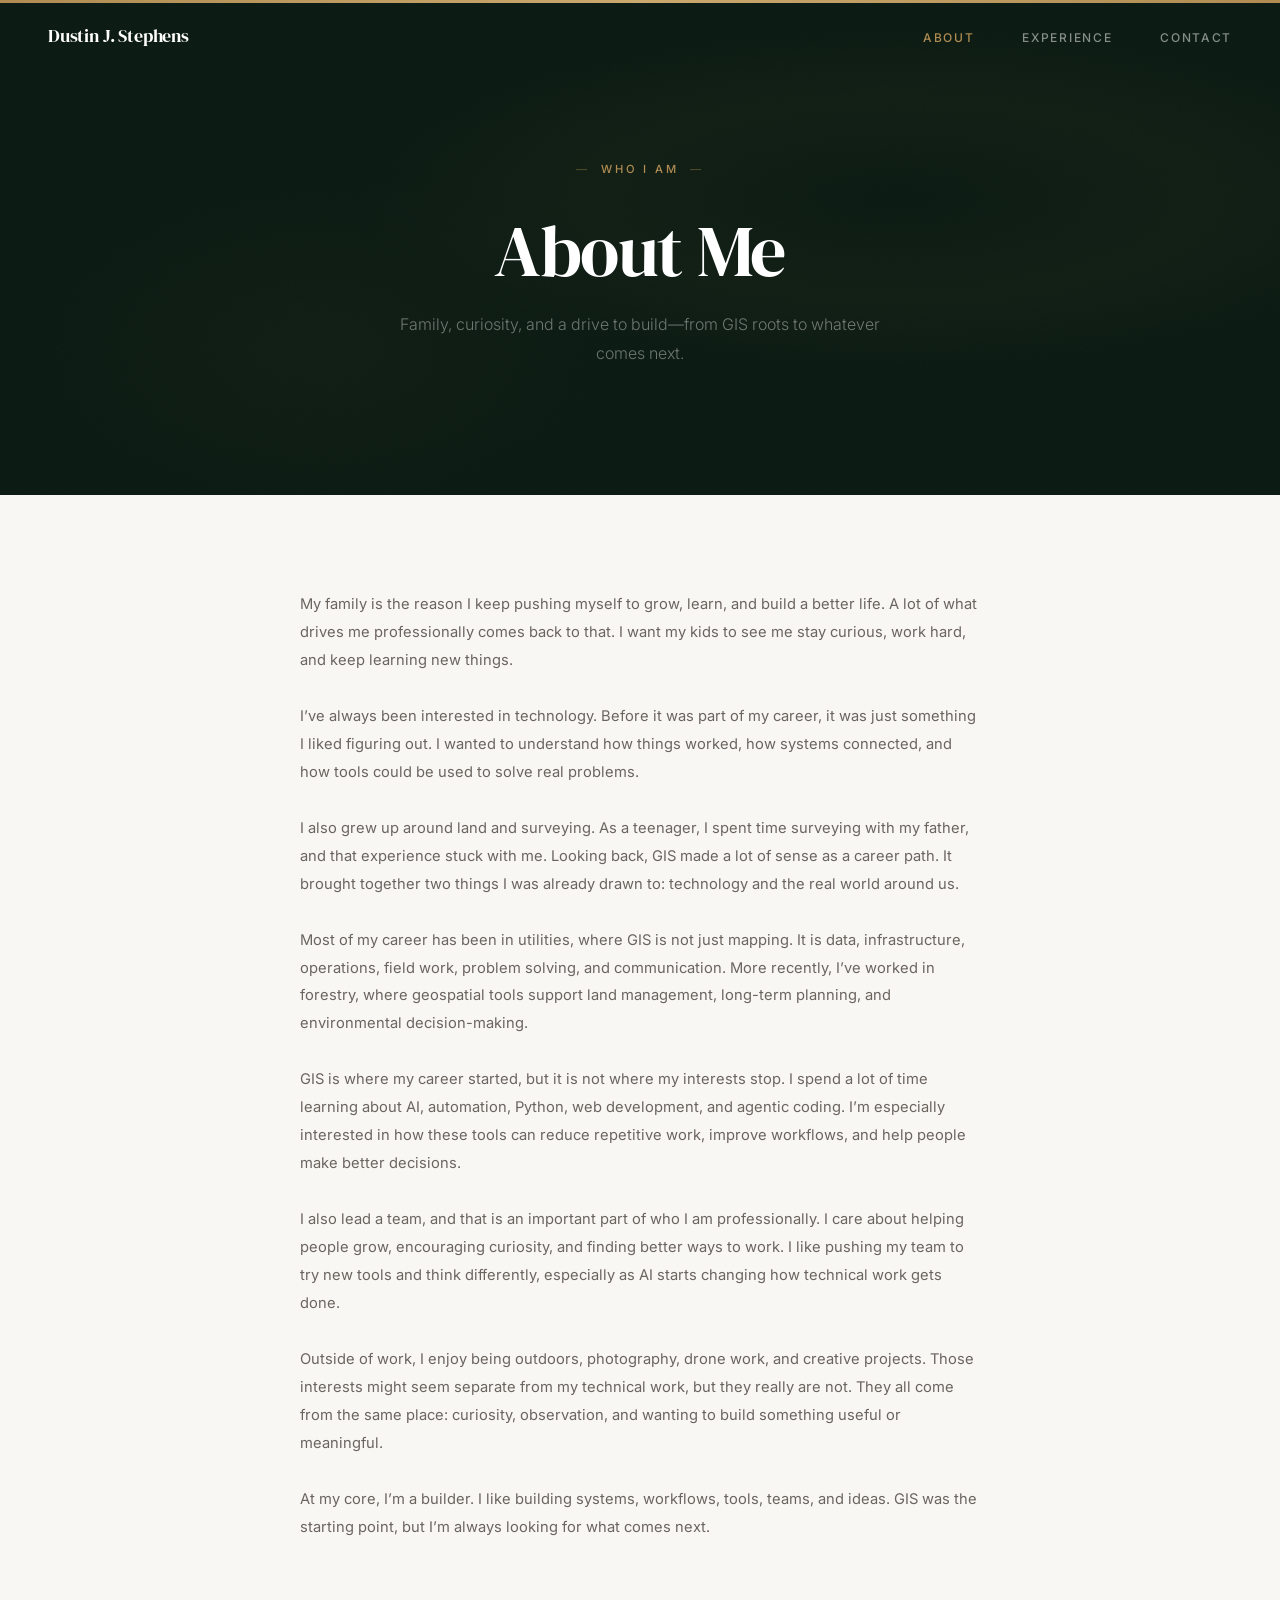
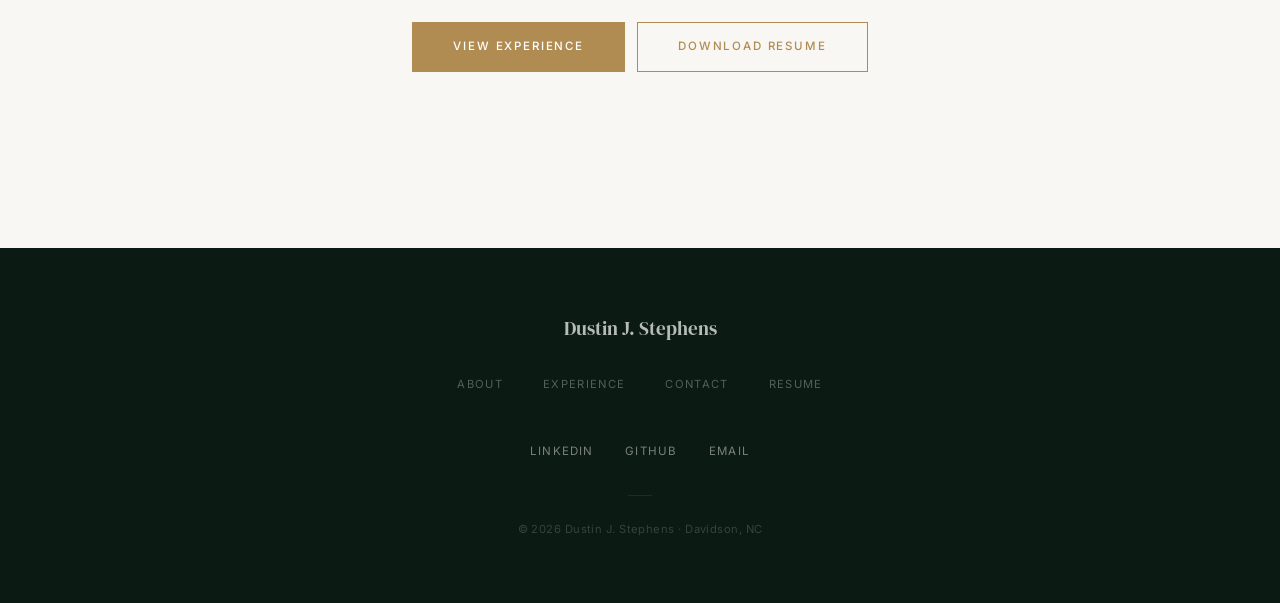
==== about.html @ c72c9bcc "Launch recruiter-ready portfolio site with resume sync. Add About page, align experience and skills " ====
<!DOCTYPE html>
<html lang="en">
<head>
  <meta charset="UTF-8" />
  <meta name="viewport" content="width=device-width, initial-scale=1.0" />
  <meta name="description" content="About Dustin J. Stephens — GIS leader, team builder, and lifelong learner in geospatial technology and AI." />
  <meta property="og:title" content="About Me | Dustin J. Stephens" />
  <meta property="og:description" content="Family, curiosity, and a drive to build — from GIS roots to AI-enabled workflows." />
  <meta property="og:type" content="website" />
  <title>About Me | Dustin J. Stephens</title>
  <link rel="stylesheet" href="style.css" />
</head>
<body>

  <nav>
    <div class="nav-inner">
      <a href="index.html" class="nav-brand">Dustin J. Stephens</a>
      <button class="nav-toggle" aria-label="Menu">
        <span></span><span></span><span></span>
      </button>
      <ul class="nav-links">
        <li><a href="about.html" class="active">About</a></li>
        <li><a href="experience.html">Experience</a></li>
        <li><a href="contact.html">Contact</a></li>
      </ul>
    </div>
  </nav>

  <!-- HERO -->
  <section class="hero hero-short">
    <div class="hero-content">
      <p class="hero-tagline">Who I Am</p>
      <h1>About Me</h1>
      <p class="hero-sub">
        Family, curiosity, and a drive to build&mdash;from GIS roots to whatever comes next.
      </p>
    </div>
  </section>

  <!-- ABOUT -->
  <div class="container">
    <div class="section">
      <div class="about-body reveal">
        <p>
          My family is the reason I keep pushing myself to grow, learn, and build a better life. A lot of what drives me professionally comes back to that. I want my kids to see me stay curious, work hard, and keep learning new things.
        </p>
        <p>
          I&rsquo;ve always been interested in technology. Before it was part of my career, it was just something I liked figuring out. I wanted to understand how things worked, how systems connected, and how tools could be used to solve real problems.
        </p>
        <p>
          I also grew up around land and surveying. As a teenager, I spent time surveying with my father, and that experience stuck with me. Looking back, GIS made a lot of sense as a career path. It brought together two things I was already drawn to: technology and the real world around us.
        </p>
        <p>
          Most of my career has been in utilities, where GIS is not just mapping. It is data, infrastructure, operations, field work, problem solving, and communication. More recently, I&rsquo;ve worked in forestry, where geospatial tools support land management, long-term planning, and environmental decision-making.
        </p>
        <p>
          GIS is where my career started, but it is not where my interests stop. I spend a lot of time learning about AI, automation, Python, web development, and agentic coding. I&rsquo;m especially interested in how these tools can reduce repetitive work, improve workflows, and help people make better decisions.
        </p>
        <p>
          I also lead a team, and that is an important part of who I am professionally. I care about helping people grow, encouraging curiosity, and finding better ways to work. I like pushing my team to try new tools and think differently, especially as AI starts changing how technical work gets done.
        </p>
        <p>
          Outside of work, I enjoy being outdoors, photography, drone work, and creative projects. Those interests might seem separate from my technical work, but they really are not. They all come from the same place: curiosity, observation, and wanting to build something useful or meaningful.
        </p>
        <p>
          At my core, I&rsquo;m a builder. I like building systems, workflows, tools, teams, and ideas. GIS was the starting point, but I&rsquo;m always looking for what comes next.
        </p>
      </div>
      <div class="cta reveal">
        <div class="cta-buttons">
          <a href="experience.html" class="btn">View Experience</a>
          <a href="Dustin_J_Stephens_Resume.pdf" class="btn btn-on-light" download>Download Resume</a>
        </div>
      </div>
    </div>
  </div>

  <footer>
    <div class="footer-inner">
      <p class="footer-brand">Dustin J. Stephens</p>
      <ul class="footer-links">
        <li><a href="about.html">About</a></li>
        <li><a href="experience.html">Experience</a></li>
        <li><a href="contact.html">Contact</a></li>
        <li><a href="Dustin_J_Stephens_Resume.pdf" download>Resume</a></li>
      </ul>
      <ul class="footer-social">
        <li><a href="https://www.linkedin.com/in/dustin-stephens-61520ba0" target="_blank" rel="noopener noreferrer">LinkedIn</a></li>
        <li><a href="https://github.com/GISDusty" target="_blank" rel="noopener noreferrer">GitHub</a></li>
        <li><a href="mailto:djstephens6618@gmail.com">Email</a></li>
      </ul>
      <hr class="footer-rule" />
      <p class="footer-copy">&copy; 2026 Dustin J. Stephens &middot; Davidson, NC</p>
    </div>
  </footer>

  <script src="main.js"></script>
</body>
</html>
---- style.css ----
@import url('https://fonts.googleapis.com/css2?family=DM+Serif+Display&family=Inter:wght@300;400;500;600&family=Cormorant+Garamond:ital,wght@0,400;1,400;1,500&display=swap');

*, *::before, *::after { box-sizing: border-box; margin: 0; padding: 0; }

:root {
  --black:    #0B1A12;
  --dark:     #0F2318;
  --graphite: #1C3326;
  --steel:    #6B6560;
  --ash:      #9A9590;
  --stone:    #C4BEB5;
  --linen:    #F0EDE7;
  --cream:    #F9F7F4;
  --white:    #FFFFFF;
  --gold:     #B08C52;
  --gold-hover: #967640;
  --gold-light: #C9A96E;
  --border-light: rgba(0, 0, 0, 0.07);
  --border-dark:  rgba(255, 255, 255, 0.07);
  --heading: 'DM Serif Display', Georgia, serif;
  --body:    'Inter', -apple-system, sans-serif;
  --accent:  'Cormorant Garamond', Georgia, serif;
}

html {
  scroll-behavior: smooth;
  -webkit-font-smoothing: antialiased;
  -moz-osx-font-smoothing: grayscale;
}

body {
  font-family: var(--body);
  background: var(--cream);
  color: #2E2A25;
  line-height: 1.7;
  overflow-x: hidden;
}

/* ━━━━━ ACCENT BAR ━━━━━ */
body::before {
  content: '';
  position: fixed;
  top: 0; left: 0; right: 0;
  height: 3px;
  background: linear-gradient(90deg, var(--gold), var(--gold-light), var(--gold));
  z-index: 10000;
}

/* ━━━━━ REVEAL ━━━━━ */
.reveal {
  opacity: 0;
  transform: translateY(28px);
  transition: opacity 0.9s cubic-bezier(0.16, 1, 0.3, 1),
              transform 0.9s cubic-bezier(0.16, 1, 0.3, 1);
}
.reveal.visible { opacity: 1; transform: none; }
.reveal-d1 { transition-delay: 0.1s; }
.reveal-d2 { transition-delay: 0.2s; }
.reveal-d3 { transition-delay: 0.3s; }
.reveal-d4 { transition-delay: 0.4s; }

/* Hero children fade in on load */
@keyframes heroIn {
  from { opacity: 0; transform: translateY(24px); }
  to   { opacity: 1; transform: none; }
}
@keyframes heroPhotoIn {
  from { opacity: 0; transform: scale(0.95) translateY(16px); }
  to   { opacity: 1; transform: none; }
}
.hero-text > * {
  opacity: 0;
  animation: heroIn 0.9s cubic-bezier(0.16, 1, 0.3, 1) forwards;
}
.hero-text > *:nth-child(1) { animation-delay: 0.2s; }
.hero-text > *:nth-child(2) { animation-delay: 0.35s; }
.hero-text > *:nth-child(3) { animation-delay: 0.5s; }
.hero-text > *:nth-child(4) { animation-delay: 0.65s; }
.hero-media {
  opacity: 0;
  animation: heroPhotoIn 1.1s cubic-bezier(0.16, 1, 0.3, 1) 0.3s forwards;
}
/* Sub-page centered hero keeps old animation */
.hero-short .hero-content > * {
  opacity: 0;
  animation: heroIn 0.8s cubic-bezier(0.16, 1, 0.3, 1) forwards;
}
.hero-short .hero-content > *:nth-child(1) { animation-delay: 0.15s; }
.hero-short .hero-content > *:nth-child(2) { animation-delay: 0.3s; }
.hero-short .hero-content > *:nth-child(3) { animation-delay: 0.45s; }

/* ━━━━━ NAV ━━━━━ */
nav {
  position: fixed;
  top: 3px; left: 0; right: 0;
  z-index: 9000;
  transition: background 0.5s, backdrop-filter 0.5s;
}
nav.scrolled {
  background: rgba(11, 26, 18, 0.92);
  backdrop-filter: blur(24px) saturate(180%);
  -webkit-backdrop-filter: blur(24px) saturate(180%);
}
.nav-inner {
  max-width: 1280px;
  margin: 0 auto;
  padding: 0 3rem;
  display: flex;
  align-items: center;
  justify-content: space-between;
  height: 68px;
}
.nav-brand {
  font-family: var(--heading);
  font-size: 1.1rem;
  color: var(--white);
  text-decoration: none;
  transition: opacity 0.3s;
  letter-spacing: -0.01em;
  white-space: nowrap;
}
.nav-brand:hover { opacity: 0.7; }

.nav-links {
  display: flex;
  gap: 3rem;
  list-style: none;
  align-items: center;
}
.nav-links a {
  color: rgba(255,255,255,0.5);
  text-decoration: none;
  font-size: 0.75rem;
  font-weight: 500;
  letter-spacing: 0.14em;
  text-transform: uppercase;
  transition: color 0.3s;
}
.nav-links a:hover { color: rgba(255,255,255,0.9); }
.nav-links a.active { color: var(--gold); }

/* hamburger */
.nav-toggle {
  display: none;
  background: none;
  border: none;
  cursor: pointer;
  width: 24px; height: 18px;
  position: relative;
  padding: 0;
}
.nav-toggle span {
  display: block; width: 100%; height: 1.5px;
  background: var(--white);
  position: absolute; left: 0;
  transition: transform 0.35s, opacity 0.35s;
}
.nav-toggle span:nth-child(1) { top: 0; }
.nav-toggle span:nth-child(2) { top: 50%; transform: translateY(-50%); }
.nav-toggle span:nth-child(3) { bottom: 0; }
.nav-toggle.open span:nth-child(1) { top: 50%; transform: translateY(-50%) rotate(45deg); }
.nav-toggle.open span:nth-child(2) { opacity: 0; }
.nav-toggle.open span:nth-child(3) { bottom: 50%; transform: translateY(50%) rotate(-45deg); }

@media (max-width: 768px) {
  .nav-inner { padding: 0 1.5rem; }
  .nav-toggle { display: block; }
  .nav-links {
    position: fixed; top: 71px; left: 0; right: 0;
    background: rgba(11,26,18,0.97);
    backdrop-filter: blur(20px);
    -webkit-backdrop-filter: blur(20px);
    flex-direction: column; padding: 2.5rem 1.5rem; gap: 1.5rem;
    transform: translateY(-110%); opacity: 0;
    transition: transform 0.45s cubic-bezier(0.16, 1, 0.3, 1), opacity 0.45s;
    border-bottom: 1px solid var(--border-dark);
  }
  .nav-links.open { transform: translateY(0); opacity: 1; }
  .nav-links a { font-size: 0.85rem; }
}

/* ━━━━━ HERO ━━━━━ */
.hero {
  background: var(--black);
  min-height: 100vh;
  padding: 8rem 3rem 5rem;
  display: flex;
  align-items: center;
  justify-content: center;
  position: relative;
  overflow: hidden;
}
.hero::before {
  content: '';
  position: absolute; inset: 0;
  background:
    radial-gradient(ellipse 60% 50% at 70% 40%, rgba(11,26,18,0.0), rgba(176,140,82,0.04) 40%, transparent 70%),
    radial-gradient(ellipse 40% 60% at 25% 70%, rgba(176,140,82,0.03), transparent 60%);
  pointer-events: none;
}
.hero::after {
  content: '';
  position: absolute; inset: 0;
  background-image: url("data:image/svg+xml,%3Csvg viewBox='0 0 256 256' xmlns='http://www.w3.org/2000/svg'%3E%3Cfilter id='n'%3E%3CfeTurbulence type='fractalNoise' baseFrequency='0.9' numOctaves='4' stitchTiles='stitch'/%3E%3C/filter%3E%3Crect width='100%25' height='100%25' filter='url(%23n)' opacity='0.03'/%3E%3C/svg%3E");
  background-repeat: repeat;
  background-size: 256px 256px;
  pointer-events: none;
  opacity: 0.5;
}

/* Split layout hero */
.hero-grid {
  position: relative; z-index: 1;
  display: grid;
  grid-template-columns: 1fr 0.85fr;
  gap: 5rem;
  align-items: center;
  max-width: 1200px;
  margin: 0 auto;
  width: 100%;
}
.hero-text { text-align: left; }

/* Centered hero for sub-pages */
.hero-content {
  position: relative; z-index: 1;
  text-align: center;
  max-width: 740px;
  margin: 0 auto;
}

/* Photo — tall portrait rectangle */
.hero-media {
  position: relative;
  justify-self: center;
}
.hero-photo {
  display: block;
  width: 100%;
  max-width: 360px;
  aspect-ratio: 3 / 4;
  object-fit: cover;
  object-position: center 18%;
  border-radius: 16px;
  box-shadow: 0 32px 80px rgba(0,0,0,0.45);
  transition: transform 0.7s cubic-bezier(0.16, 1, 0.3, 1), box-shadow 0.5s;
}
.hero-photo:hover {
  transform: scale(1.02) translateY(-4px);
  box-shadow: 0 40px 100px rgba(0,0,0,0.55);
}

@media (max-width: 900px) {
  .hero-grid {
    grid-template-columns: 1fr;
    gap: 3rem;
    text-align: center;
    max-width: 500px;
  }
  .hero-text { text-align: center; order: 2; }
  .hero-media { order: 1; }
  .hero-photo { max-width: 280px; }
  .hero-buttons { justify-content: center; }
}

.hero h1 {
  font-family: var(--heading);
  font-size: clamp(2.8rem, 7vw, 4.5rem);
  font-weight: 400;
  color: var(--white);
  line-height: 1.1;
  letter-spacing: -0.02em;
  margin-bottom: 1.25rem;
}

.hero-tagline {
  font-size: 0.7rem;
  color: var(--gold);
  letter-spacing: 0.25em;
  text-transform: uppercase;
  font-weight: 500;
  margin-bottom: 2rem;
}
.hero-text .hero-tagline::before { display: none; }
.hero-text .hero-tagline::after { content: ''; display: inline-block; width: 40px; height: 1px; background: var(--gold); opacity: 0.4; vertical-align: middle; margin-left: 1rem; }
.hero-text .hero-buttons { justify-content: flex-start; }

.hero-tagline::before,
.hero-tagline::after {
  content: '\2014\00a0\00a0';
  opacity: 0.4;
}
.hero-tagline::after {
  content: '\00a0\00a0\2014';
}

.hero-sub {
  color: rgba(255,255,255,0.4);
  font-size: 1rem;
  font-weight: 300;
  line-height: 1.8;
  max-width: 500px;
  margin: 0 auto 3rem;
}

.hero-buttons {
  display: flex;
  gap: 0.75rem;
  justify-content: center;
  flex-wrap: wrap;
}

/* Short hero variant for sub-pages */
.hero-short {
  min-height: 55vh;
  padding-top: 9rem;
  padding-bottom: 4rem;
}

/* ━━━━━ BUTTONS ━━━━━ */
.btn {
  display: inline-block;
  padding: 0.9rem 2.5rem;
  font-family: var(--body);
  font-weight: 500;
  font-size: 0.72rem;
  letter-spacing: 0.16em;
  text-transform: uppercase;
  text-decoration: none;
  border: 1px solid var(--gold);
  background: var(--gold);
  color: var(--white);
  cursor: pointer;
  transition: all 0.35s cubic-bezier(0.16, 1, 0.3, 1);
}
.btn:hover {
  background: var(--gold-hover);
  border-color: var(--gold-hover);
  transform: translateY(-2px);
  box-shadow: 0 8px 30px rgba(176,140,82,0.3);
}
.btn-ghost {
  background: transparent;
  color: rgba(255,255,255,0.6);
  border-color: rgba(255,255,255,0.15);
}
.btn-ghost:hover {
  background: rgba(255,255,255,0.05);
  color: var(--white);
  border-color: rgba(255,255,255,0.3);
  box-shadow: none;
}
.btn-light {
  background: var(--graphite);
  border-color: var(--graphite);
}
.btn-light:hover {
  background: var(--black);
  border-color: var(--black);
  box-shadow: 0 8px 30px rgba(0,0,0,0.15);
}
.btn-on-light {
  background: transparent;
  color: var(--gold);
  border-color: var(--gold);
}
.btn-on-light:hover {
  background: var(--gold);
  color: var(--white);
}

/* ━━━━━ LAYOUT ━━━━━ */
.container {
  max-width: 1200px;
  margin: 0 auto;
  padding: 0 3rem;
}
@media (max-width: 768px) {
  .container { padding: 0 1.5rem; }
}

.section {
  padding: 6rem 0;
}
@media (max-width: 768px) {
  .section { padding: 4rem 0; }
}

.band       { background: var(--linen); }
.band-dark  { background: var(--dark); }

/* ━━━━━ SECTION HEADER ━━━━━ */
.sh {
  margin-bottom: 3.5rem;
}
.sh.center { text-align: center; }
.sh-label {
  display: block;
  font-size: 0.68rem;
  letter-spacing: 0.22em;
  text-transform: uppercase;
  color: var(--gold);
  font-weight: 500;
  margin-bottom: 0.75rem;
}
.sh-title {
  font-family: var(--heading);
  font-size: clamp(1.75rem, 3.5vw, 2.6rem);
  font-weight: 400;
  color: var(--black);
  line-height: 1.2;
  letter-spacing: -0.01em;
}
.sh-rule {
  display: block;
  width: 40px; height: 1px;
  background: var(--gold);
  margin-top: 1.5rem;
  border: none;
}
.sh.center .sh-rule { margin-inline: auto; }
.band-dark .sh-title { color: var(--white); }

/* ━━━━━ INTRO STATEMENT ━━━━━ */
.intro {
  text-align: center;
  padding: 5rem 0 4rem;
}
.intro-text {
  font-family: var(--accent);
  font-style: italic;
  font-size: clamp(1.35rem, 2.8vw, 1.75rem);
  color: var(--steel);
  line-height: 1.75;
  max-width: 700px;
  margin: 0 auto;
  font-weight: 400;
}
.intro-text strong {
  font-style: normal;
  font-family: var(--body);
  font-weight: 500;
  color: var(--black);
  font-size: 0.85em;
}

/* ━━━━━ ABOUT BODY ━━━━━ */
.about-body {
  max-width: 680px;
  margin: 0 auto;
}
.about-body p {
  color: var(--steel);
  font-size: 0.92rem;
  line-height: 1.9;
  margin-bottom: 1.75rem;
}
.about-body p:last-child { margin-bottom: 0; }

/* ━━━━━ STORY GRID ━━━━━ */
.story {
  display: grid;
  grid-template-columns: 0.4fr 1fr;
  gap: 4rem;
  align-items: start;
  padding-bottom: 4rem;
}
.story + .story { padding-top: 0; }
.story-sidebar { position: sticky; top: 100px; }
.story p {
  color: var(--steel);
  font-size: 0.92rem;
  line-height: 1.9;
  margin-bottom: 1.75rem;
}
.story p:last-child { margin-bottom: 0; }
.story p:first-child::first-line {
  color: #2E2A25;
  font-weight: 500;
}
@media (max-width: 768px) {
  .story { grid-template-columns: 1fr; gap: 1.5rem; }
  .story-sidebar { position: static; }
}

/* ━━━━━ PULL QUOTE ━━━━━ */
.pullquote {
  padding: 4rem 0;
  text-align: center;
}
.pullquote-text {
  font-family: var(--accent);
  font-style: italic;
  font-size: clamp(1.3rem, 3vw, 1.9rem);
  color: var(--steel);
  line-height: 1.6;
  max-width: 600px;
  margin: 0 auto;
  position: relative;
}
.pullquote-text::before {
  content: '';
  display: block;
  width: 32px; height: 1px;
  background: var(--gold);
  margin: 0 auto 2rem;
}

/* ━━━━━ STATS ━━━━━ */
.stats {
  display: grid;
  grid-template-columns: repeat(3, 1fr);
  border-top: 1px solid var(--border-light);
  border-bottom: 1px solid var(--border-light);
}
.stat {
  text-align: center;
  padding: 2.5rem 1.5rem;
}
.stat:not(:last-child) {
  border-right: 1px solid var(--border-light);
}
.stat-number {
  font-family: var(--heading);
  font-size: clamp(2rem, 4vw, 2.8rem);
  color: var(--black);
  line-height: 1;
  margin-bottom: 0.4rem;
}
.stat-label {
  font-size: 0.7rem;
  letter-spacing: 0.15em;
  text-transform: uppercase;
  color: var(--ash);
  font-weight: 500;
}
@media (max-width: 600px) {
  .stats { grid-template-columns: 1fr; }
  .stat:not(:last-child) { border-right: none; border-bottom: 1px solid var(--border-light); }
}

/* ━━━━━ CARDS ━━━━━ */
.card-grid {
  display: grid;
  grid-template-columns: repeat(auto-fit, minmax(250px, 1fr));
  gap: 1.5rem;
}
.card {
  background: var(--white);
  padding: 2.5rem 2rem;
  border: 1px solid var(--border-light);
  position: relative;
  overflow: hidden;
  transition: transform 0.5s cubic-bezier(0.16, 1, 0.3, 1),
              box-shadow 0.5s cubic-bezier(0.16, 1, 0.3, 1),
              border-color 0.4s;
}
.card:hover {
  transform: translateY(-3px);
  box-shadow: 0 16px 48px rgba(0,0,0,0.06);
  border-color: var(--gold);
}
.card-number {
  font-family: var(--heading);
  font-size: 2.5rem;
  color: var(--linen);
  line-height: 1;
  margin-bottom: 1.25rem;
  transition: color 0.4s;
}
.card:hover .card-number { color: rgba(176,140,82,0.15); }

.card h3 {
  font-family: var(--heading);
  font-size: 1.15rem;
  font-weight: 400;
  color: var(--black);
  margin-bottom: 0.6rem;
}
.card p {
  font-size: 0.84rem;
  color: var(--steel);
  line-height: 1.75;
}

/* ━━━━━ TIMELINE ━━━━━ */
.timeline {
  position: relative;
  padding-left: 3.5rem;
  max-width: 780px;
}
.timeline::before {
  content: '';
  position: absolute; left: 0; top: 6px; bottom: 0;
  width: 1px;
  background: linear-gradient(to bottom, var(--gold) 0%, var(--linen) 100%);
}
.tl-item {
  position: relative;
  padding-bottom: 3rem;
  margin-bottom: 3rem;
  border-bottom: 1px solid var(--border-light);
}
.tl-item:last-child { margin-bottom: 0; padding-bottom: 0; border-bottom: none; }
.tl-item::before {
  content: '';
  position: absolute; left: -3.85rem; top: 8px;
  width: 7px; height: 7px; border-radius: 50%;
  background: var(--cream);
  border: 1.5px solid var(--gold);
  transition: background 0.3s, transform 0.3s;
}
.tl-item:hover::before {
  background: var(--gold);
  transform: scale(1.4);
}
.tl-title {
  font-family: var(--heading);
  font-size: 1.3rem;
  font-weight: 400;
  color: var(--black);
  margin-bottom: 0.35rem;
  letter-spacing: -0.01em;
}
.tl-meta {
  font-size: 0.72rem;
  color: var(--gold);
  font-weight: 500;
  letter-spacing: 0.08em;
  text-transform: uppercase;
  margin-bottom: 1.25rem;
}
.tl-bullets {
  list-style: none; padding: 0;
}
.tl-bullets li {
  position: relative;
  padding-left: 1rem;
  font-size: 0.87rem;
  color: var(--steel);
  margin-bottom: 0.5rem;
  line-height: 1.75;
}
.tl-bullets li::before {
  content: '';
  position: absolute; left: 0; top: 0.7em;
  width: 3px; height: 3px; border-radius: 50%;
  background: var(--stone);
}

/* ━━━━━ SKILLS GRID ━━━━━ */
.skills-grid {
  display: grid;
  grid-template-columns: repeat(auto-fit, minmax(300px, 1fr));
  gap: 1.5rem;
}
.skill-category {
  background: var(--white);
  padding: 1.75rem 1.5rem;
  border: 1px solid var(--border-light);
  transition: border-color 0.3s;
}
.skill-category:hover { border-color: var(--gold); }
.skill-category h4 {
  font-size: 0.68rem;
  letter-spacing: 0.14em;
  text-transform: uppercase;
  color: var(--gold);
  font-weight: 500;
  margin-bottom: 0.75rem;
}
.skill-category p {
  font-size: 0.84rem;
  color: var(--steel);
  line-height: 1.75;
}

/* ━━━━━ CONTACT SINGLE ━━━━━ */
.contact-single {
  max-width: 640px;
  margin: 0 auto;
}
.contact-lead {
  text-align: center;
  color: var(--steel);
  font-size: 0.92rem;
  line-height: 1.8;
  margin-bottom: 2.5rem;
}
.contact-cards .ci {
  margin-bottom: 1.5rem;
}

/* ━━━━━ FOOTER SOCIAL ━━━━━ */
.footer-social {
  display: flex;
  justify-content: center;
  gap: 2rem;
  list-style: none;
  margin-bottom: 2rem;
}
.footer-social a {
  color: rgba(255,255,255,0.45);
  text-decoration: none;
  font-size: 0.72rem;
  letter-spacing: 0.1em;
  text-transform: uppercase;
  transition: color 0.3s;
}
.footer-social a:hover { color: var(--gold); }

/* ━━━━━ SKILLS ━━━━━ */
.skills-cols {
  display: grid;
  grid-template-columns: 1fr 1fr;
  gap: 0;
}
@media (max-width: 768px) {
  .skills-cols { grid-template-columns: 1fr; }
}
.skill-row {
  display: flex;
  align-items: baseline;
  gap: 1rem;
  padding: 1.25rem 1.5rem;
  border-bottom: 1px solid var(--border-light);
  transition: background 0.3s;
}
.skill-row:hover { background: var(--white); }
.skill-name {
  font-size: 0.88rem;
  font-weight: 500;
  color: var(--black);
  flex-shrink: 0;
}
.skill-dot {
  flex: 1;
  border-bottom: 1px dotted var(--stone);
  min-width: 20px;
  margin-bottom: 0.3em;
}
.skill-detail {
  font-size: 0.78rem;
  color: var(--ash);
  text-align: right;
  max-width: 150px;
}

/* ━━━━━ EDUCATION ━━━━━ */
.edu-grid {
  display: grid;
  grid-template-columns: repeat(auto-fit, minmax(280px, 1fr));
  gap: 1.5rem;
}
.edu-card {
  background: var(--white);
  padding: 2rem 2rem;
  border: 1px solid var(--border-light);
  transition: border-color 0.3s;
}
.edu-card:hover { border-color: var(--gold); }
.edu-card h4 {
  font-family: var(--heading);
  font-size: 1.1rem;
  font-weight: 400;
  color: var(--black);
  margin-bottom: 0.25rem;
}
.edu-card p { font-size: 0.85rem; color: var(--steel); }
.edu-date {
  display: inline-block;
  margin-top: 0.75rem;
  font-size: 0.68rem;
  letter-spacing: 0.14em;
  text-transform: uppercase;
  color: var(--gold);
  font-weight: 500;
}

/* ━━━━━ CTA ━━━━━ */
.cta {
  text-align: center;
  padding: 5rem 0;
}
.cta .sh { margin-bottom: 1.5rem; }
.cta p {
  color: var(--steel);
  max-width: 440px;
  margin: 0 auto 2.5rem;
  font-size: 0.92rem;
  line-height: 1.8;
}
.cta-buttons {
  display: flex;
  gap: 0.75rem;
  justify-content: center;
  flex-wrap: wrap;
}

/* ━━━━━ CONTACT ━━━━━ */
.contact-grid {
  display: grid;
  grid-template-columns: 1fr 1.3fr;
  gap: 5rem;
  align-items: start;
}
@media (max-width: 768px) {
  .contact-grid { grid-template-columns: 1fr; gap: 3rem; }
}
.ci {
  display: flex;
  align-items: flex-start;
  gap: 1.25rem;
  margin-bottom: 2rem;
}
.ci-icon {
  width: 40px; height: 40px;
  border: 1px solid var(--border-light);
  display: flex;
  align-items: center; justify-content: center;
  font-size: 0.95rem;
  flex-shrink: 0;
  color: var(--gold);
  transition: border-color 0.3s, background 0.3s;
}
.ci:hover .ci-icon { border-color: var(--gold); background: rgba(176,140,82,0.04); }
.ci-text h4 {
  font-size: 0.68rem;
  letter-spacing: 0.14em;
  text-transform: uppercase;
  color: var(--gold);
  font-weight: 500;
  margin-bottom: 0.15rem;
}
.ci-text p,
.ci-text a {
  font-size: 0.88rem;
  color: var(--steel);
  text-decoration: none;
  transition: color 0.3s;
}
.ci-text a:hover { color: var(--gold); }

.contact-quote {
  margin-top: 3rem;
  padding: 2rem;
  border-left: 2px solid var(--gold);
  background: var(--linen);
}
.contact-quote p {
  font-family: var(--accent);
  font-style: italic;
  font-size: 1.05rem;
  color: var(--steel);
  line-height: 1.75;
}

.contact-form {
  background: var(--white);
  padding: 3rem;
  border: 1px solid var(--border-light);
}
.form-row {
  display: grid;
  grid-template-columns: 1fr 1fr;
  gap: 1.25rem;
}
@media (max-width: 500px) { .form-row { grid-template-columns: 1fr; } }

.fg { margin-bottom: 1.5rem; }
.fg label {
  display: block;
  font-size: 0.68rem;
  font-weight: 500;
  letter-spacing: 0.12em;
  text-transform: uppercase;
  color: var(--black);
  margin-bottom: 0.5rem;
}
.fg label .optional {
  font-weight: 300;
  text-transform: none;
  letter-spacing: 0;
  color: var(--ash);
}
.fg input,
.fg select,
.fg textarea {
  width: 100%;
  padding: 0.85rem 1rem;
  border: 1px solid var(--border-light);
  background: var(--cream);
  color: #2E2A25;
  font-family: var(--body);
  font-size: 0.88rem;
  outline: none;
  transition: border-color 0.3s, background 0.3s, box-shadow 0.3s;
  -webkit-appearance: none;
  border-radius: 0;
}
.fg input::placeholder,
.fg textarea::placeholder { color: var(--stone); }
.fg input:focus,
.fg select:focus,
.fg textarea:focus {
  border-color: var(--gold);
  background: var(--white);
  box-shadow: 0 0 0 3px rgba(176,140,82,0.06);
}
.fg textarea { resize: vertical; min-height: 140px; }
.fg select {
  cursor: pointer;
  background-image: url("data:image/svg+xml,%3Csvg xmlns='http://www.w3.org/2000/svg' width='12' height='8' viewBox='0 0 12 8'%3E%3Cpath d='M1 1l5 5 5-5' stroke='%239A9590' stroke-width='1.5' fill='none' stroke-linecap='round'/%3E%3C/svg%3E");
  background-repeat: no-repeat;
  background-position: right 1rem center;
  padding-right: 2.5rem;
}
.form-submit { margin-top: 0.5rem; }
.form-submit .btn {
  width: 100%; text-align: center;
  padding: 1rem; border: none;
}
.form-note {
  font-size: 0.72rem;
  color: var(--ash);
  text-align: center;
  margin-top: 1rem;
  letter-spacing: 0.02em;
}
.form-success {
  display: none;
  text-align: center;
  padding: 3rem 2rem;
}
.form-success h3 {
  font-family: var(--heading);
  color: var(--black);
  font-size: 1.4rem; font-weight: 400;
  margin-bottom: 0.5rem;
}
.form-success p { color: var(--steel); font-size: 0.9rem; }

/* ━━━━━ FOOTER ━━━━━ */
footer {
  background: var(--black);
  padding: 4rem 3rem;
}
.footer-inner {
  max-width: 1200px;
  margin: 0 auto;
  text-align: center;
}
.footer-brand {
  font-family: var(--heading);
  font-size: 1.2rem;
  font-weight: 400;
  color: rgba(255,255,255,0.7);
  margin-bottom: 1.5rem;
}
.footer-links {
  display: flex;
  justify-content: center;
  gap: 2.5rem;
  list-style: none;
  margin-bottom: 2.5rem;
}
.footer-links a {
  color: rgba(255,255,255,0.3);
  text-decoration: none;
  font-size: 0.7rem;
  letter-spacing: 0.12em;
  text-transform: uppercase;
  transition: color 0.3s;
}
.footer-links a:hover { color: var(--gold); }
.footer-rule {
  width: 24px; height: 1px;
  background: rgba(255,255,255,0.08);
  margin: 0 auto 1.5rem;
  border: none;
}
.footer-copy {
  color: rgba(255,255,255,0.18);
  font-size: 0.7rem;
  letter-spacing: 0.04em;
}
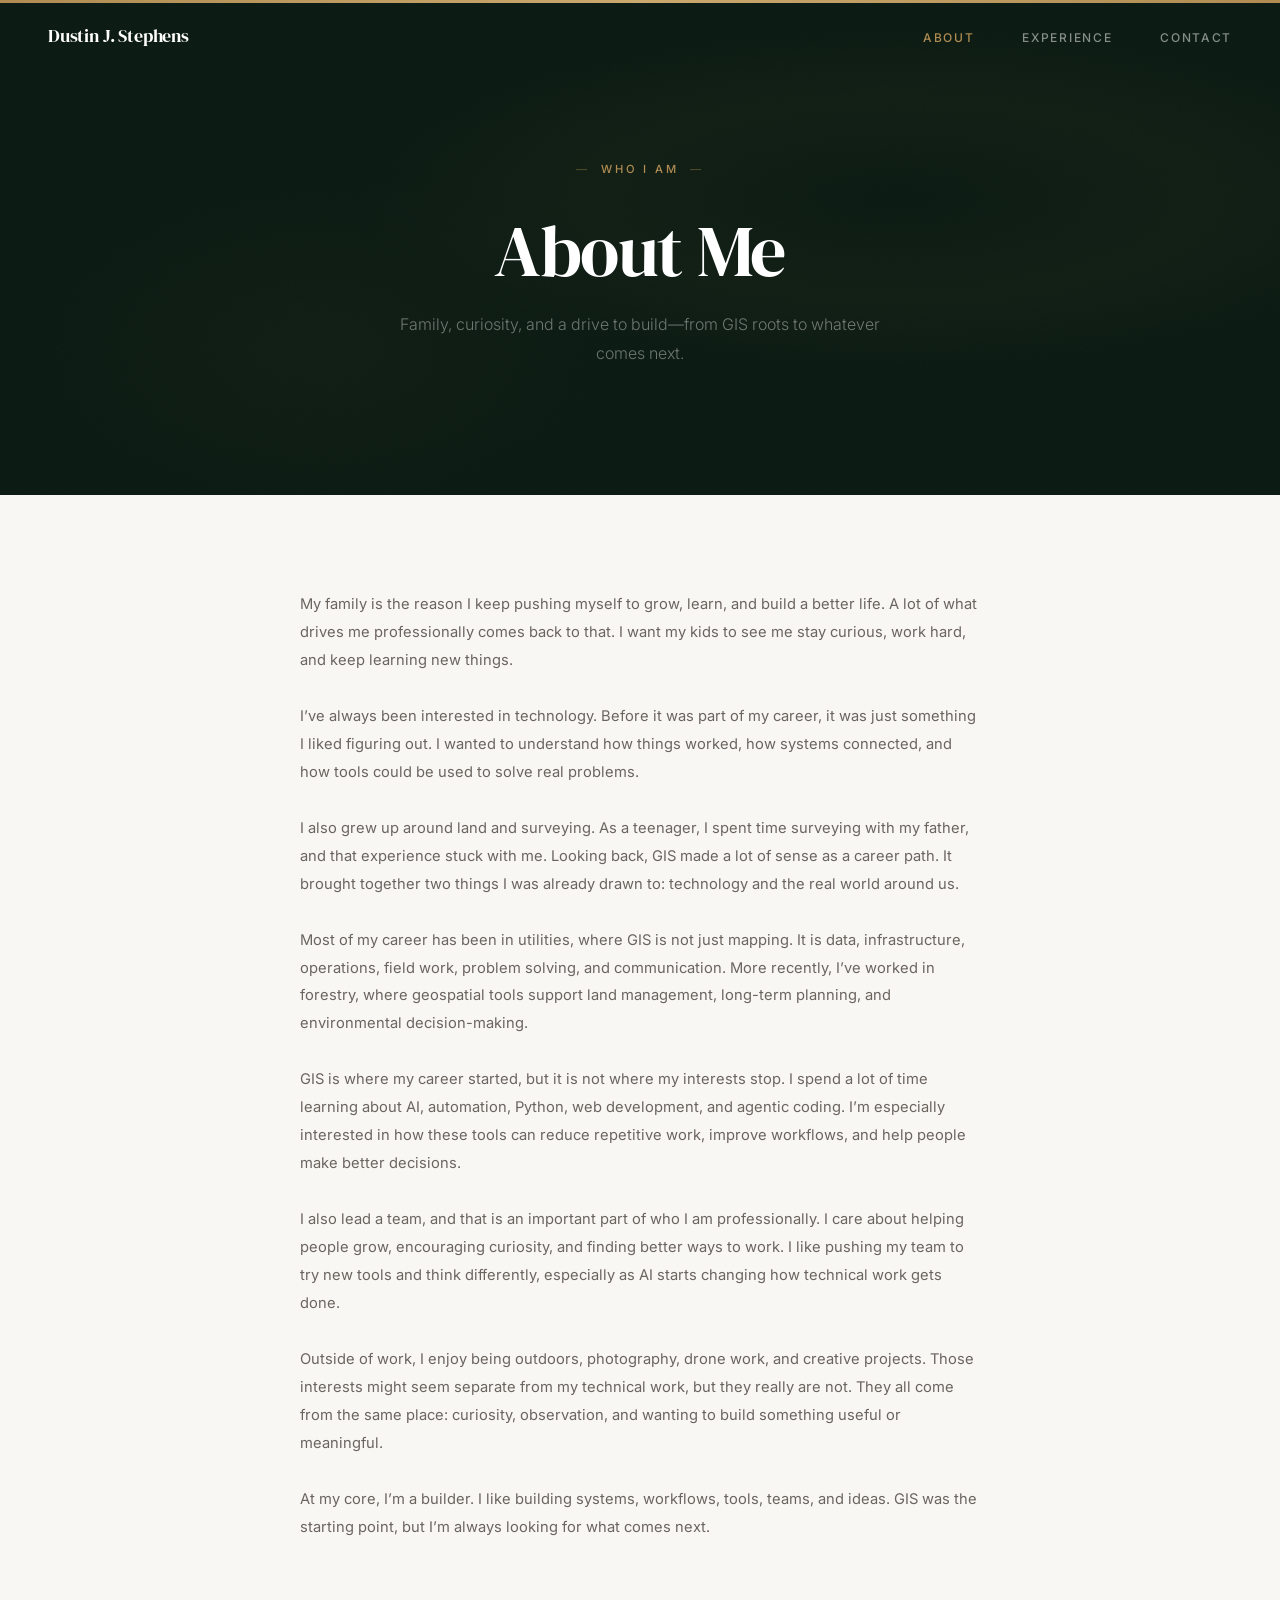
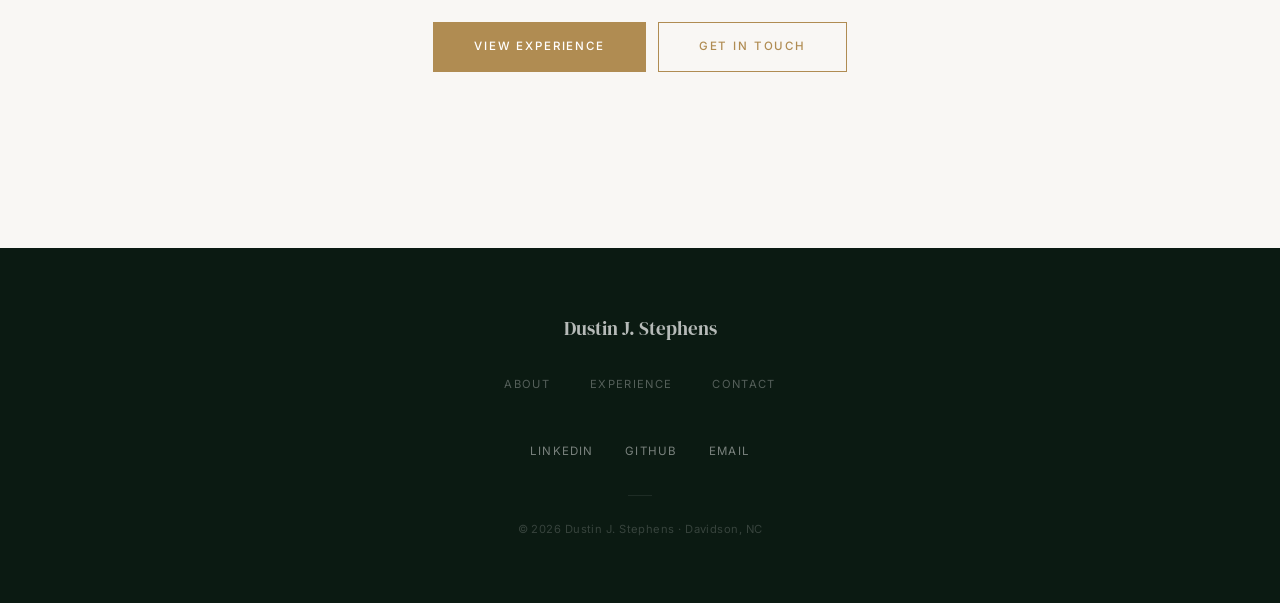
==== commit 10d4cf33: "Remove private files from public repo and stop hosting resume PDFs. Drop resumes, draft docs, screen" ====
--- a/about.html
+++ b/about.html
@@ -69,7 +69,7 @@
       <div class="cta reveal">
         <div class="cta-buttons">
           <a href="experience.html" class="btn">View Experience</a>
-          <a href="Dustin_J_Stephens_Resume.pdf" class="btn btn-on-light" download>Download Resume</a>
+          <a href="contact.html" class="btn btn-on-light">Get in Touch</a>
         </div>
       </div>
     </div>
@@ -82,7 +82,6 @@
         <li><a href="about.html">About</a></li>
         <li><a href="experience.html">Experience</a></li>
         <li><a href="contact.html">Contact</a></li>
-        <li><a href="Dustin_J_Stephens_Resume.pdf" download>Resume</a></li>
       </ul>
       <ul class="footer-social">
         <li><a href="https://www.linkedin.com/in/dustin-stephens-61520ba0" target="_blank" rel="noopener noreferrer">LinkedIn</a></li>
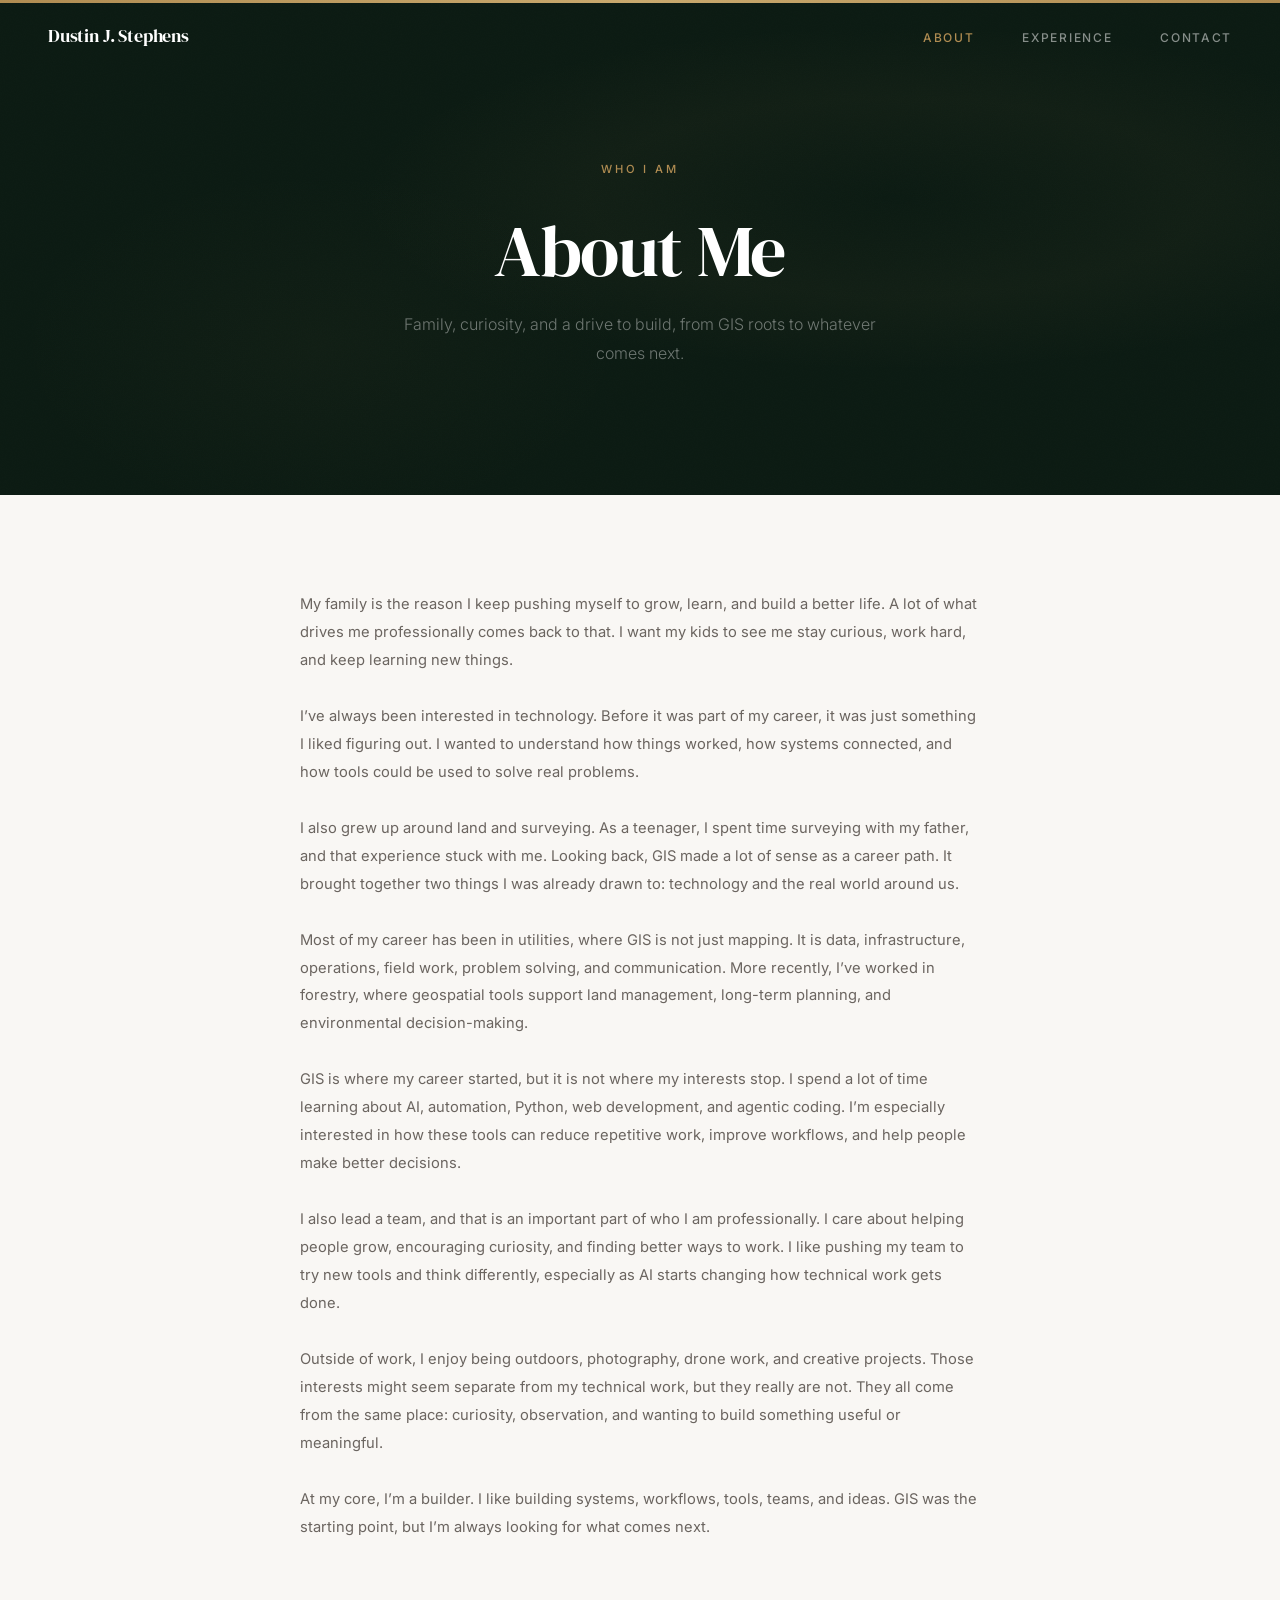
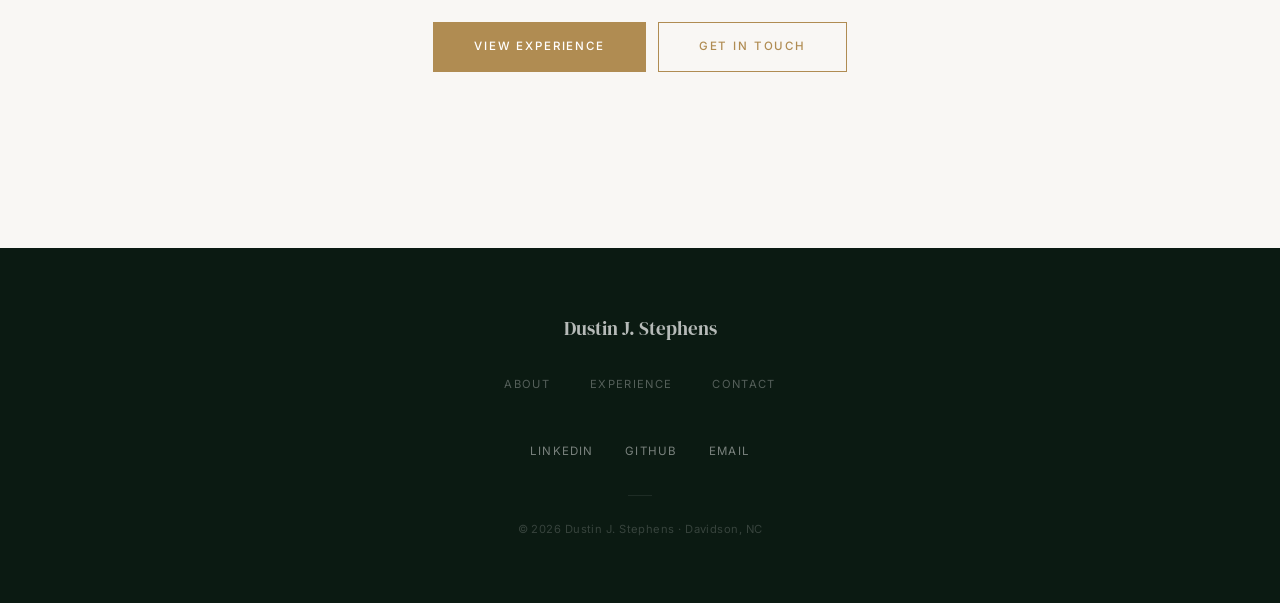
==== commit 13c719a7: "Replace em dashes with commas in site copy. Remove decorative em dashes from hero taglines and use p" ====
--- a/about.html
+++ b/about.html
@@ -3,9 +3,9 @@
 <head>
   <meta charset="UTF-8" />
   <meta name="viewport" content="width=device-width, initial-scale=1.0" />
-  <meta name="description" content="About Dustin J. Stephens — GIS leader, team builder, and lifelong learner in geospatial technology and AI." />
+  <meta name="description" content="About Dustin J. Stephens, GIS leader, team builder, and lifelong learner in geospatial technology and AI." />
   <meta property="og:title" content="About Me | Dustin J. Stephens" />
-  <meta property="og:description" content="Family, curiosity, and a drive to build — from GIS roots to AI-enabled workflows." />
+  <meta property="og:description" content="Family, curiosity, and a drive to build, from GIS roots to AI-enabled workflows." />
   <meta property="og:type" content="website" />
   <title>About Me | Dustin J. Stephens</title>
   <link rel="stylesheet" href="style.css" />
@@ -15,10 +15,10 @@
   <nav>
     <div class="nav-inner">
       <a href="index.html" class="nav-brand">Dustin J. Stephens</a>
-      <button class="nav-toggle" aria-label="Menu">
-        <span></span><span></span><span></span>
+      <button type="button" class="nav-toggle" aria-label="Open menu" aria-expanded="false" aria-controls="site-nav">
+        <span class="nav-toggle-icon" aria-hidden="true"><span></span><span></span><span></span></span>
       </button>
-      <ul class="nav-links">
+      <ul class="nav-links" id="site-nav">
         <li><a href="about.html" class="active">About</a></li>
         <li><a href="experience.html">Experience</a></li>
         <li><a href="contact.html">Contact</a></li>
@@ -32,7 +32,7 @@
       <p class="hero-tagline">Who I Am</p>
       <h1>About Me</h1>
       <p class="hero-sub">
-        Family, curiosity, and a drive to build&mdash;from GIS roots to whatever comes next.
+        Family, curiosity, and a drive to build, from GIS roots to whatever comes next.
       </p>
     </div>
   </section>
--- a/style.css
+++ b/style.css
@@ -145,38 +145,73 @@
   background: none;
   border: none;
   cursor: pointer;
-  width: 24px; height: 18px;
+  width: 44px;
+  height: 44px;
   position: relative;
+  z-index: 9020;
+  flex-shrink: 0;
   padding: 0;
-}
-.nav-toggle span {
-  display: block; width: 100%; height: 1.5px;
+  margin: 0 -10px 0 0;
+  align-items: center;
+  justify-content: center;
+  -webkit-tap-highlight-color: transparent;
+  touch-action: manipulation;
+}
+.nav-toggle-icon {
+  display: block;
+  width: 24px;
+  height: 18px;
+  position: relative;
+  flex-shrink: 0;
+}
+.nav-toggle-icon span {
+  display: block;
+  width: 100%;
+  height: 2px;
   background: var(--white);
-  position: absolute; left: 0;
+  position: absolute;
+  left: 0;
   transition: transform 0.35s, opacity 0.35s;
-}
-.nav-toggle span:nth-child(1) { top: 0; }
-.nav-toggle span:nth-child(2) { top: 50%; transform: translateY(-50%); }
-.nav-toggle span:nth-child(3) { bottom: 0; }
-.nav-toggle.open span:nth-child(1) { top: 50%; transform: translateY(-50%) rotate(45deg); }
-.nav-toggle.open span:nth-child(2) { opacity: 0; }
-.nav-toggle.open span:nth-child(3) { bottom: 50%; transform: translateY(50%) rotate(-45deg); }
+  pointer-events: none;
+}
+.nav-toggle-icon span:nth-child(1) { top: 0; }
+.nav-toggle-icon span:nth-child(2) { top: 50%; transform: translateY(-50%); }
+.nav-toggle-icon span:nth-child(3) { bottom: 0; }
+.nav-toggle.open .nav-toggle-icon span:nth-child(1) { top: 50%; transform: translateY(-50%) rotate(45deg); }
+.nav-toggle.open .nav-toggle-icon span:nth-child(2) { opacity: 0; }
+.nav-toggle.open .nav-toggle-icon span:nth-child(3) { bottom: 50%; transform: translateY(50%) rotate(-45deg); }
+
+body.nav-open { overflow: hidden; }
 
 @media (max-width: 768px) {
   .nav-inner { padding: 0 1.5rem; }
-  .nav-toggle { display: block; }
+  .nav-toggle { display: flex; }
   .nav-links {
     position: fixed; top: 71px; left: 0; right: 0;
+    z-index: 9010;
     background: rgba(11,26,18,0.97);
     backdrop-filter: blur(20px);
     -webkit-backdrop-filter: blur(20px);
     flex-direction: column; padding: 2.5rem 1.5rem; gap: 1.5rem;
-    transform: translateY(-110%); opacity: 0;
-    transition: transform 0.45s cubic-bezier(0.16, 1, 0.3, 1), opacity 0.45s;
+    transform: translateY(-8px);
+    opacity: 0;
+    visibility: hidden;
+    pointer-events: none;
+    transition: transform 0.35s cubic-bezier(0.16, 1, 0.3, 1),
+                opacity 0.35s,
+                visibility 0.35s;
     border-bottom: 1px solid var(--border-dark);
   }
-  .nav-links.open { transform: translateY(0); opacity: 1; }
-  .nav-links a { font-size: 0.85rem; }
+  .nav-links.open {
+    transform: translateY(0);
+    opacity: 1;
+    visibility: visible;
+    pointer-events: auto;
+  }
+  .nav-links a {
+    font-size: 0.85rem;
+    padding: 0.35rem 0;
+  }
 }
 
 /* ━━━━━ HERO ━━━━━ */
@@ -260,7 +295,8 @@
   .hero-text { text-align: center; order: 2; }
   .hero-media { order: 1; }
   .hero-photo { max-width: 280px; }
-  .hero-buttons { justify-content: center; }
+  .hero-text .hero-buttons { justify-content: center; }
+  .hero-text .hero-tagline::after { display: none; }
 }
 
 .hero h1 {
@@ -283,15 +319,8 @@
 }
 .hero-text .hero-tagline::before { display: none; }
 .hero-text .hero-tagline::after { content: ''; display: inline-block; width: 40px; height: 1px; background: var(--gold); opacity: 0.4; vertical-align: middle; margin-left: 1rem; }
-.hero-text .hero-buttons { justify-content: flex-start; }
-
-.hero-tagline::before,
-.hero-tagline::after {
-  content: '\2014\00a0\00a0';
-  opacity: 0.4;
-}
-.hero-tagline::after {
-  content: '\00a0\00a0\2014';
+@media (min-width: 901px) {
+  .hero-text .hero-buttons { justify-content: flex-start; }
 }
 
 .hero-sub {
@@ -794,7 +823,52 @@
   display: flex;
   gap: 0.75rem;
   justify-content: center;
+  align-items: center;
   flex-wrap: wrap;
+}
+
+/* ━━━━━ MOBILE POLISH ━━━━━ */
+@media (max-width: 768px) {
+  .hero {
+    padding: 7rem 1.5rem 4rem;
+    min-height: auto;
+  }
+  .hero-short {
+    padding-top: 7.5rem;
+    padding-left: 1.5rem;
+    padding-right: 1.5rem;
+    min-height: 50vh;
+  }
+  .hero-sub {
+    font-size: 0.95rem;
+    margin-bottom: 2rem;
+  }
+  .hero-buttons,
+  .cta-buttons {
+    flex-direction: column;
+    align-items: center;
+    width: 100%;
+    margin-left: auto;
+    margin-right: auto;
+  }
+  .hero-buttons .btn,
+  .cta-buttons .btn {
+    width: 100%;
+    max-width: 300px;
+    text-align: center;
+    box-sizing: border-box;
+  }
+  .timeline {
+    padding-left: 2rem;
+  }
+  .tl-item::before {
+    left: -2.35rem;
+  }
+  .footer-links,
+  .footer-social {
+    flex-wrap: wrap;
+    gap: 1.25rem 2rem;
+  }
 }
 
 /* ━━━━━ CONTACT ━━━━━ */
